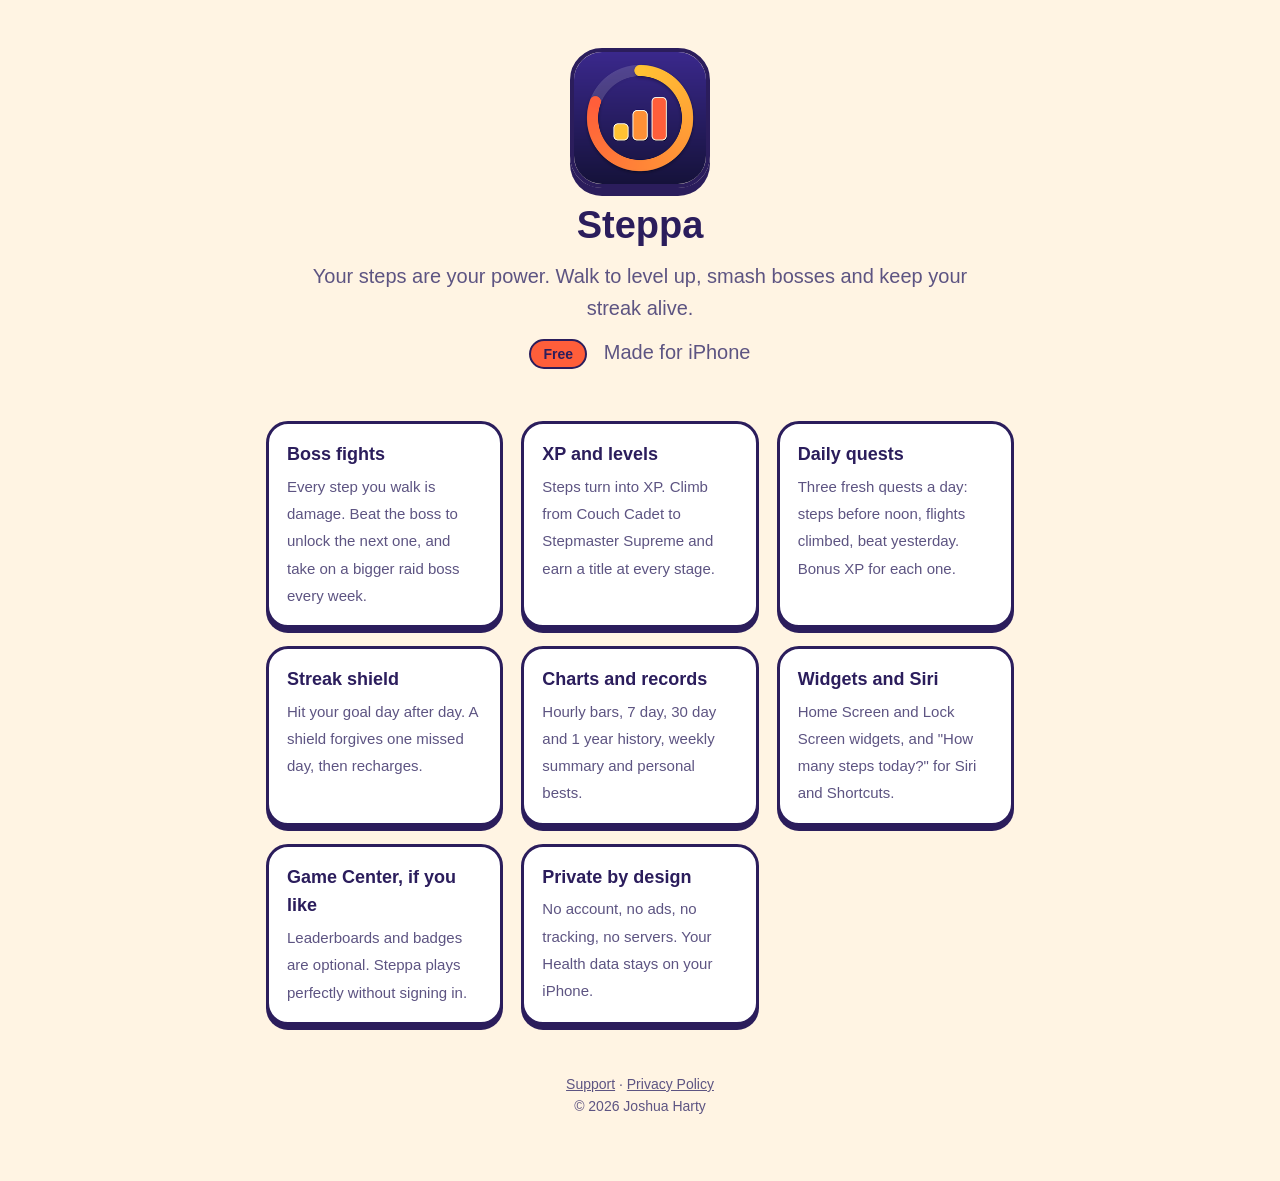
==== index.html @ 3b642a4f "Steppa privacy, support and home pages" ====
<!doctype html>
<html lang="en-GB">
<head>
<meta charset="utf-8">
<meta name="viewport" content="width=device-width, initial-scale=1">
<title>Steppa: Walk. Fight. Level up.</title>
<meta name="description" content="Steppa turns your steps into XP and boss damage. Beat bosses, finish daily quests, keep your streak alive. No account, no ads, no tracking.">
<link rel="icon" href="favicon.png">
<link rel="stylesheet" href="style.css">
</head>
<body>
<div class="wrap">
  <div class="hero">
    <img src="icon.png" alt="Steppa app icon">
    <h1>Steppa</h1>
    <p>Your steps are your power. Walk to level up, smash bosses and keep your streak alive.</p>
    <p><span class="tag">Free</span> &nbsp; Made for iPhone</p>
  </div>
  <div class="grid">
    <div class="card"><b>Boss fights</b><span>Every step you walk is damage. Beat the boss to unlock the next one, and take on a bigger raid boss every week.</span></div>
    <div class="card"><b>XP and levels</b><span>Steps turn into XP. Climb from Couch Cadet to Stepmaster Supreme and earn a title at every stage.</span></div>
    <div class="card"><b>Daily quests</b><span>Three fresh quests a day: steps before noon, flights climbed, beat yesterday. Bonus XP for each one.</span></div>
    <div class="card"><b>Streak shield</b><span>Hit your goal day after day. A shield forgives one missed day, then recharges.</span></div>
    <div class="card"><b>Charts and records</b><span>Hourly bars, 7 day, 30 day and 1 year history, weekly summary and personal bests.</span></div>
    <div class="card"><b>Widgets and Siri</b><span>Home Screen and Lock Screen widgets, and "How many steps today?" for Siri and Shortcuts.</span></div>
    <div class="card"><b>Game Center, if you like</b><span>Leaderboards and badges are optional. Steppa plays perfectly without signing in.</span></div>
    <div class="card"><b>Private by design</b><span>No account, no ads, no tracking, no servers. Your Health data stays on your iPhone.</span></div>
  </div>
  <footer><a href="support.html">Support</a> · <a href="privacy.html">Privacy Policy</a><br>&copy; 2026 Joshua Harty</footer>
</div>
</body>
</html>
---- style.css ----
:root { --bg:#fff4e3; --fg:#2b1d5c; --muted:#5d5482; --coral:#ff5e3a; --gold:#ffc233; --mint:#14a874; --violet:#6c4dff; --card:#ffffff; --line:#2b1d5c; --link:#b8300f; }
@media (prefers-color-scheme: dark) { :root { --bg:#15123a; --fg:#f4efff; --muted:#b4acdc; --mint:#3de0a5; --violet:#9b85ff; --card:#241f57; --line:#6a5de0; --link:#ff8f70; } }
* { box-sizing:border-box; }
body { margin:0; background:var(--bg); color:var(--fg); font:17px/1.6 ui-rounded, -apple-system, BlinkMacSystemFont, "Segoe UI", Roboto, sans-serif; }
.wrap { max-width:780px; margin:0 auto; padding:24px 16px 64px; }
nav { display:flex; align-items:center; gap:10px; font-size:20px; font-weight:800; margin-bottom:24px; }
nav img { width:38px; height:38px; border-radius:10px; border:2px solid var(--line); }
nav a { color:inherit; text-decoration:none; }
a { color:var(--link); }
h1 { font-size:38px; line-height:1.15; margin:8px 0 12px; font-weight:900; }
h2 { font-size:22px; margin-top:34px; font-weight:800; }
h3 { font-size:18px; margin-top:24px; }
.hero { text-align:center; padding:24px 0 8px; }
.hero img { width:140px; height:140px; border-radius:32px; border:4px solid var(--line); box-shadow:0 8px 0 var(--line); }
.hero p { color:var(--muted); font-size:20px; max-width:34em; margin:12px auto; }
.grid { display:grid; grid-template-columns:repeat(auto-fit, minmax(230px, 1fr)); gap:18px; margin-top:32px; }
.card { background:var(--card); border:3px solid var(--line); border-radius:22px; padding:16px 18px; box-shadow:0 5px 0 var(--line); }
.card b { display:block; margin-bottom:4px; font-size:18px; }
.card span { color:var(--muted); font-size:15px; }
.btn { display:inline-block; background:var(--gold); color:#2b1d5c; padding:10px 20px; border:3px solid var(--line); border-radius:999px; text-decoration:none; font-weight:800; box-shadow:0 4px 0 var(--line); }
.tag { display:inline-block; background:var(--coral); color:#2b1d5c; font-weight:800; padding:2px 12px; border:2px solid var(--line); border-radius:999px; font-size:14px; }
footer { margin-top:48px; color:var(--muted); font-size:14px; text-align:center; }
footer a { color:var(--muted); }
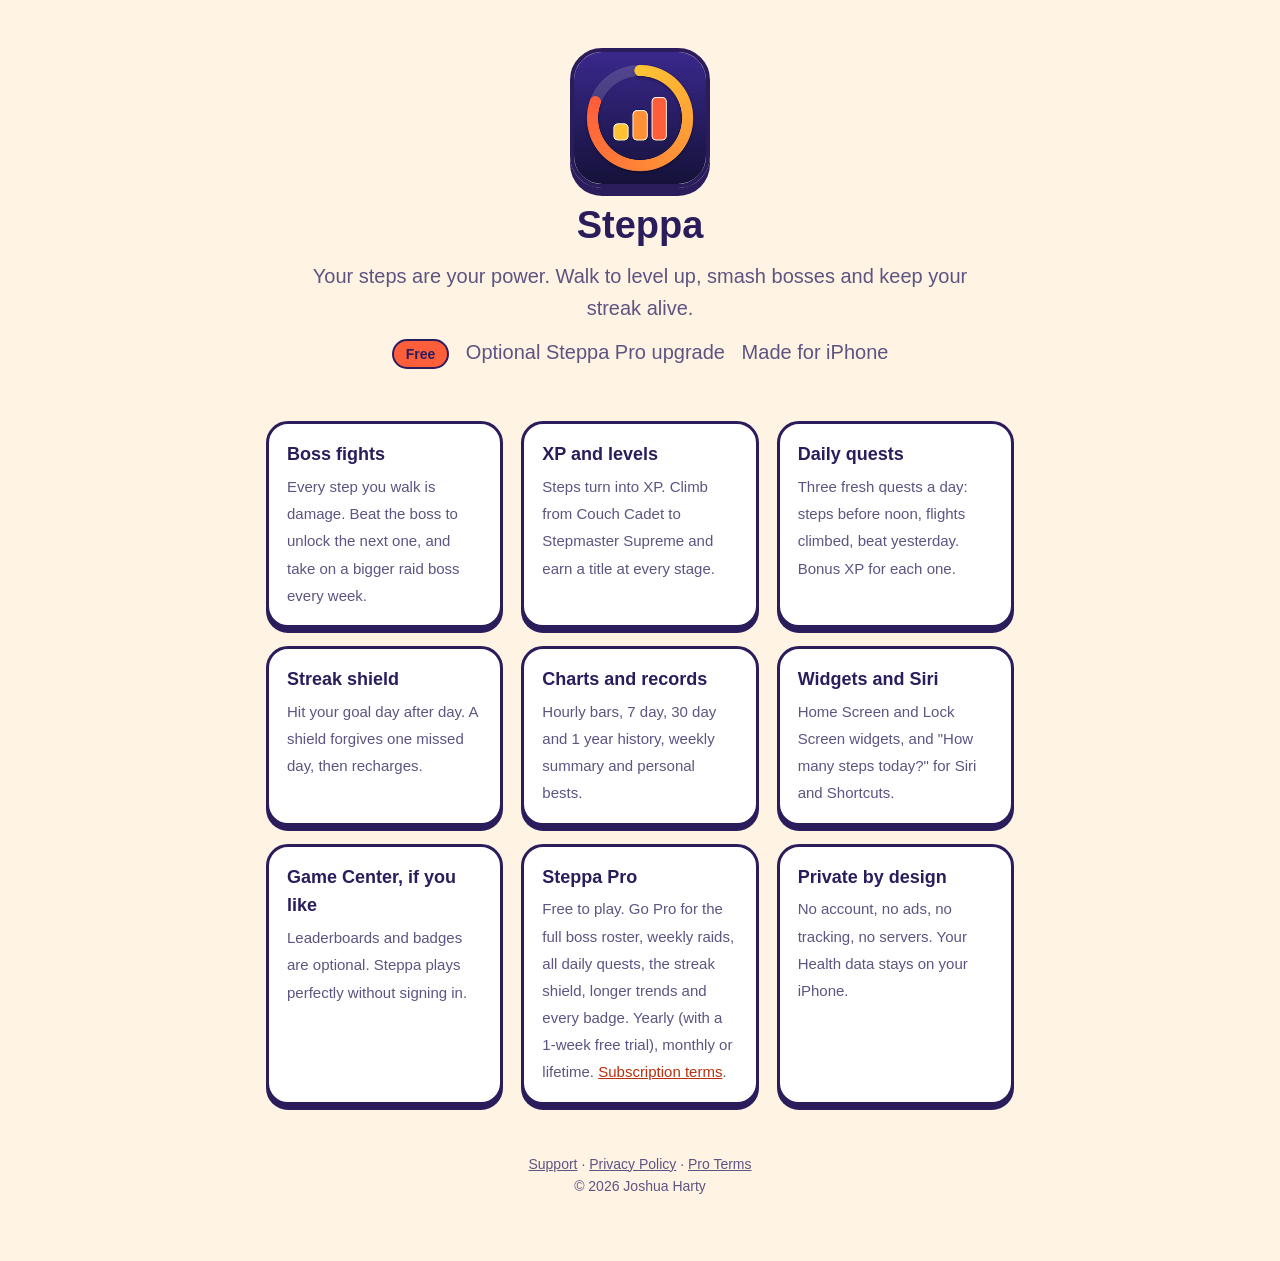
==== commit dbbe5df7: "Add subscription terms; mention Steppa Pro" ====
--- a/index.html
+++ b/index.html
@@ -14,7 +14,7 @@
     <img src="icon.png" alt="Steppa app icon">
     <h1>Steppa</h1>
     <p>Your steps are your power. Walk to level up, smash bosses and keep your streak alive.</p>
-    <p><span class="tag">Free</span> &nbsp; Made for iPhone</p>
+    <p><span class="tag">Free</span> &nbsp; Optional Steppa Pro upgrade &nbsp; Made for iPhone</p>
   </div>
   <div class="grid">
     <div class="card"><b>Boss fights</b><span>Every step you walk is damage. Beat the boss to unlock the next one, and take on a bigger raid boss every week.</span></div>
@@ -24,9 +24,10 @@
     <div class="card"><b>Charts and records</b><span>Hourly bars, 7 day, 30 day and 1 year history, weekly summary and personal bests.</span></div>
     <div class="card"><b>Widgets and Siri</b><span>Home Screen and Lock Screen widgets, and "How many steps today?" for Siri and Shortcuts.</span></div>
     <div class="card"><b>Game Center, if you like</b><span>Leaderboards and badges are optional. Steppa plays perfectly without signing in.</span></div>
+    <div class="card"><b>Steppa Pro</b><span>Free to play. Go Pro for the full boss roster, weekly raids, all daily quests, the streak shield, longer trends and every badge. Yearly (with a 1-week free trial), monthly or lifetime. <a href="terms.html">Subscription terms</a>.</span></div>
     <div class="card"><b>Private by design</b><span>No account, no ads, no tracking, no servers. Your Health data stays on your iPhone.</span></div>
   </div>
-  <footer><a href="support.html">Support</a> · <a href="privacy.html">Privacy Policy</a><br>&copy; 2026 Joshua Harty</footer>
+  <footer><a href="support.html">Support</a> · <a href="privacy.html">Privacy Policy</a> · <a href="terms.html">Pro Terms</a><br>&copy; 2026 Joshua Harty</footer>
 </div>
 </body>
 </html>
